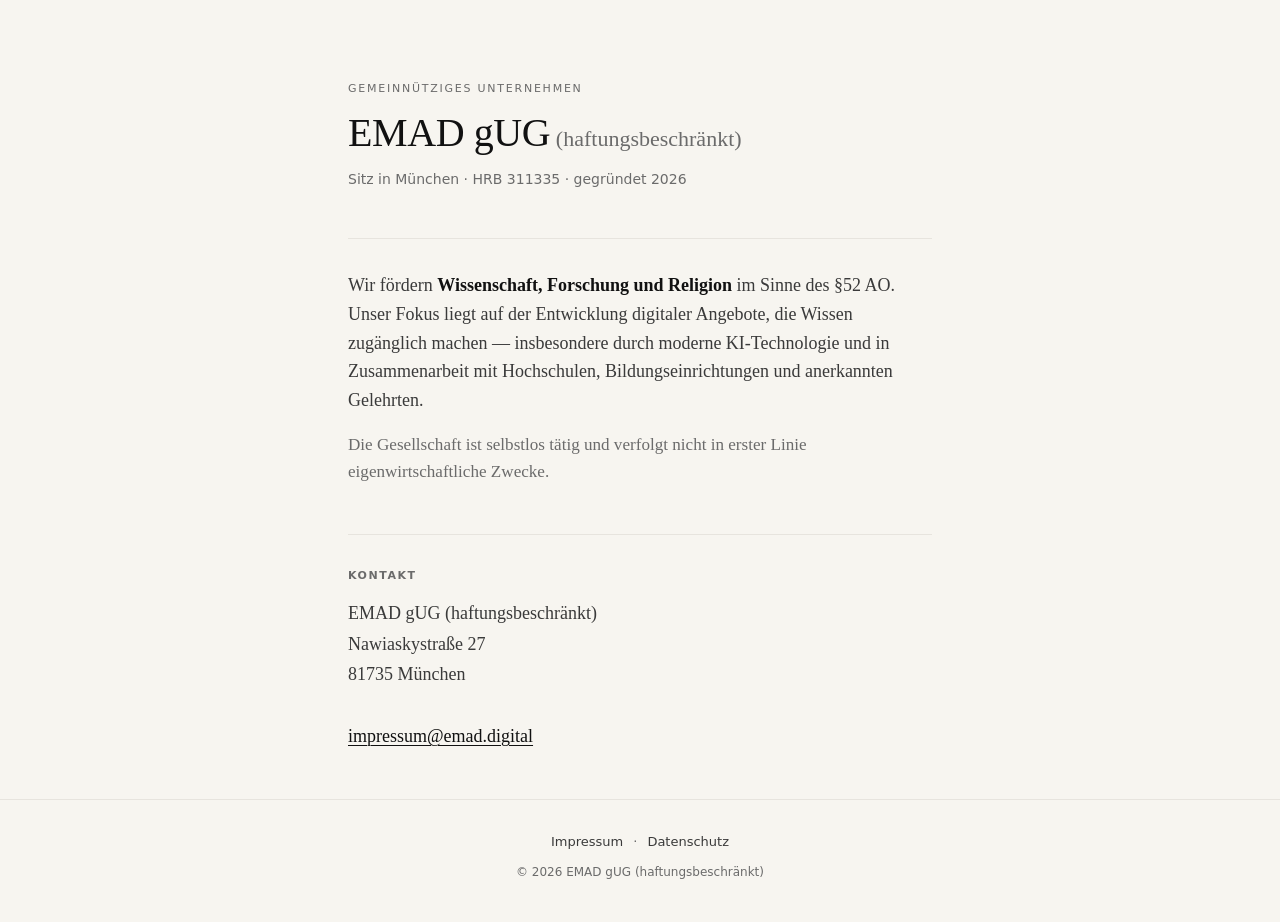
==== index.html @ 41e4146d "Initial commit: EMAD gUG Landingpage + Impressum + Datenschutz - Static HTML/CSS (3 Seiten + favicon" ====
<!doctype html>
<html lang="de">
	<head>
		<meta charset="utf-8" />
		<meta name="viewport" content="width=device-width, initial-scale=1" />
		<title>EMAD gUG (haftungsbeschränkt)</title>
		<meta
			name="description"
			content="EMAD gUG (haftungsbeschränkt) — gemeinnütziges Unternehmen mit Sitz in München. Förderung von Wissenschaft, Forschung und Religion im Sinne des §52 AO."
		/>
		<meta name="robots" content="index, follow" />
		<link rel="icon" href="/favicon.svg" type="image/svg+xml" />
		<link rel="canonical" href="https://emad.digital/" />
		<link rel="stylesheet" href="/style.css" />
	</head>
	<body>
		<main class="wrap">
			<header class="hero">
				<p class="eyebrow">gemeinnütziges Unternehmen</p>
				<h1>EMAD gUG<span class="subtle"> (haftungsbeschränkt)</span></h1>
				<p class="tagline">Sitz in München · HRB 311335 · gegründet 2026</p>
			</header>

			<section class="intro">
				<p>
					Wir fördern <strong>Wissenschaft, Forschung und Religion</strong> im Sinne
					des §52 AO. Unser Fokus liegt auf der Entwicklung digitaler Angebote, die
					Wissen zugänglich machen — insbesondere durch moderne KI-Technologie und in
					Zusammenarbeit mit Hochschulen, Bildungseinrichtungen und anerkannten
					Gelehrten.
				</p>
				<p class="muted">
					Die Gesellschaft ist selbstlos tätig und verfolgt nicht in erster Linie
					eigenwirtschaftliche Zwecke.
				</p>
			</section>

			<section class="contact">
				<h2>Kontakt</h2>
				<address>
					EMAD gUG (haftungsbeschränkt)<br />
					Nawiaskystraße 27<br />
					81735 München<br />
					<br />
					<a href="mailto:impressum@emad.digital">impressum@emad.digital</a>
				</address>
			</section>
		</main>

		<footer class="foot">
			<nav>
				<a href="/impressum.html">Impressum</a>
				<span aria-hidden="true">·</span>
				<a href="/datenschutz.html">Datenschutz</a>
			</nav>
			<p class="copy">© <span id="y"></span> EMAD gUG (haftungsbeschränkt)</p>
		</footer>

		<script>
			document.getElementById('y').textContent = new Date().getFullYear();
		</script>
		<!-- Cloudflare Web Analytics (cookie-frei, DSGVO-konform) -->
		<script defer src="https://static.cloudflareinsights.com/beacon.min.js" data-cf-beacon='{"token":"REPLACE_BEACON_TOKEN"}'></script>
	</body>
</html>
---- style.css ----
:root {
	--ink: #111111;
	--ink-soft: #3a3a3a;
	--muted: #6b6b6b;
	--line: #e7e4de;
	--paper: #f7f5f0;
	--accent: #1a1a1a;
	--max: 640px;
	--serif: 'Iowan Old Style', 'Palatino Linotype', 'Book Antiqua', 'Georgia', serif;
	--sans:
		system-ui, -apple-system, 'Segoe UI', Roboto, 'Helvetica Neue', Arial,
		sans-serif;
}

@media (prefers-color-scheme: dark) {
	:root {
		--ink: #f2ede4;
		--ink-soft: #c8c2b5;
		--muted: #8a8477;
		--line: #2a2825;
		--paper: #15140f;
		--accent: #f2ede4;
	}
}

* {
	box-sizing: border-box;
}

html {
	-webkit-text-size-adjust: 100%;
	text-size-adjust: 100%;
}

body {
	margin: 0;
	font-family: var(--serif);
	font-size: 18px;
	line-height: 1.6;
	color: var(--ink);
	background: var(--paper);
	min-height: 100vh;
	display: flex;
	flex-direction: column;
	-webkit-font-smoothing: antialiased;
	-moz-osx-font-smoothing: grayscale;
}

.wrap {
	width: 100%;
	max-width: var(--max);
	margin: 0 auto;
	padding: 80px 28px 48px;
	flex: 1;
}

.eyebrow {
	font-family: var(--sans);
	text-transform: uppercase;
	letter-spacing: 0.16em;
	font-size: 11px;
	font-weight: 500;
	color: var(--muted);
	margin: 0 0 12px;
}

.hero h1 {
	font-weight: 500;
	font-size: 40px;
	line-height: 1.15;
	margin: 0 0 12px;
	letter-spacing: -0.01em;
}

.hero h1 .subtle {
	color: var(--muted);
	font-weight: 400;
	font-size: 22px;
	letter-spacing: 0;
}

.hero .tagline {
	font-family: var(--sans);
	color: var(--muted);
	font-size: 14px;
	margin: 0 0 48px;
}

.intro {
	border-top: 1px solid var(--line);
	padding-top: 32px;
	margin-bottom: 48px;
}

.intro p {
	margin: 0 0 16px;
	color: var(--ink-soft);
}

.intro p:last-child {
	margin-bottom: 0;
}

.intro strong {
	color: var(--ink);
	font-weight: 600;
}

.muted {
	color: var(--muted) !important;
	font-size: 0.95em;
}

.contact {
	border-top: 1px solid var(--line);
	padding-top: 32px;
}

.contact h2 {
	font-family: var(--sans);
	text-transform: uppercase;
	letter-spacing: 0.14em;
	font-size: 11px;
	font-weight: 600;
	color: var(--muted);
	margin: 0 0 14px;
}

address {
	font-style: normal;
	color: var(--ink-soft);
	line-height: 1.7;
}

a {
	color: var(--ink);
	text-decoration: underline;
	text-decoration-thickness: 1px;
	text-underline-offset: 3px;
	transition: opacity 0.15s ease;
}

a:hover {
	opacity: 0.65;
}

/* Legal pages */
.legal h1 {
	font-weight: 500;
	font-size: 32px;
	line-height: 1.2;
	margin: 0 0 8px;
	letter-spacing: -0.01em;
}

.legal .eyebrow {
	margin-bottom: 40px;
}

.legal section {
	border-top: 1px solid var(--line);
	padding-top: 28px;
	margin-top: 28px;
}

.legal section:first-of-type {
	border-top: none;
	padding-top: 0;
	margin-top: 0;
}

.legal h2 {
	font-family: var(--sans);
	font-size: 13px;
	font-weight: 600;
	text-transform: uppercase;
	letter-spacing: 0.12em;
	color: var(--muted);
	margin: 0 0 14px;
}

.legal p,
.legal ul {
	color: var(--ink-soft);
	margin: 0 0 14px;
}

.legal p:last-child,
.legal ul:last-child {
	margin-bottom: 0;
}

.legal ul {
	padding-left: 20px;
}

.legal ul li {
	margin-bottom: 4px;
}

.back {
	font-family: var(--sans);
	font-size: 14px;
	margin: 0 0 32px;
}

.back a {
	color: var(--muted);
	text-decoration: none;
}

.back a:hover {
	color: var(--ink);
}

/* Footer */
.foot {
	border-top: 1px solid var(--line);
	padding: 32px 28px 40px;
	text-align: center;
	font-family: var(--sans);
	color: var(--muted);
	font-size: 13px;
}

.foot nav {
	display: flex;
	gap: 10px;
	justify-content: center;
	align-items: center;
	margin-bottom: 10px;
}

.foot nav a {
	color: var(--ink-soft);
	text-decoration: none;
	font-weight: 500;
}

.foot nav a:hover {
	color: var(--ink);
	text-decoration: underline;
}

.foot nav a[aria-current='page'] {
	color: var(--ink);
}

.foot nav span {
	color: var(--muted);
}

.foot .copy {
	margin: 0;
	font-size: 12px;
}

@media (max-width: 520px) {
	.wrap {
		padding: 48px 22px 32px;
	}
	body {
		font-size: 17px;
	}
	.hero h1 {
		font-size: 32px;
	}
	.hero h1 .subtle {
		font-size: 18px;
	}
	.legal h1 {
		font-size: 26px;
	}
}
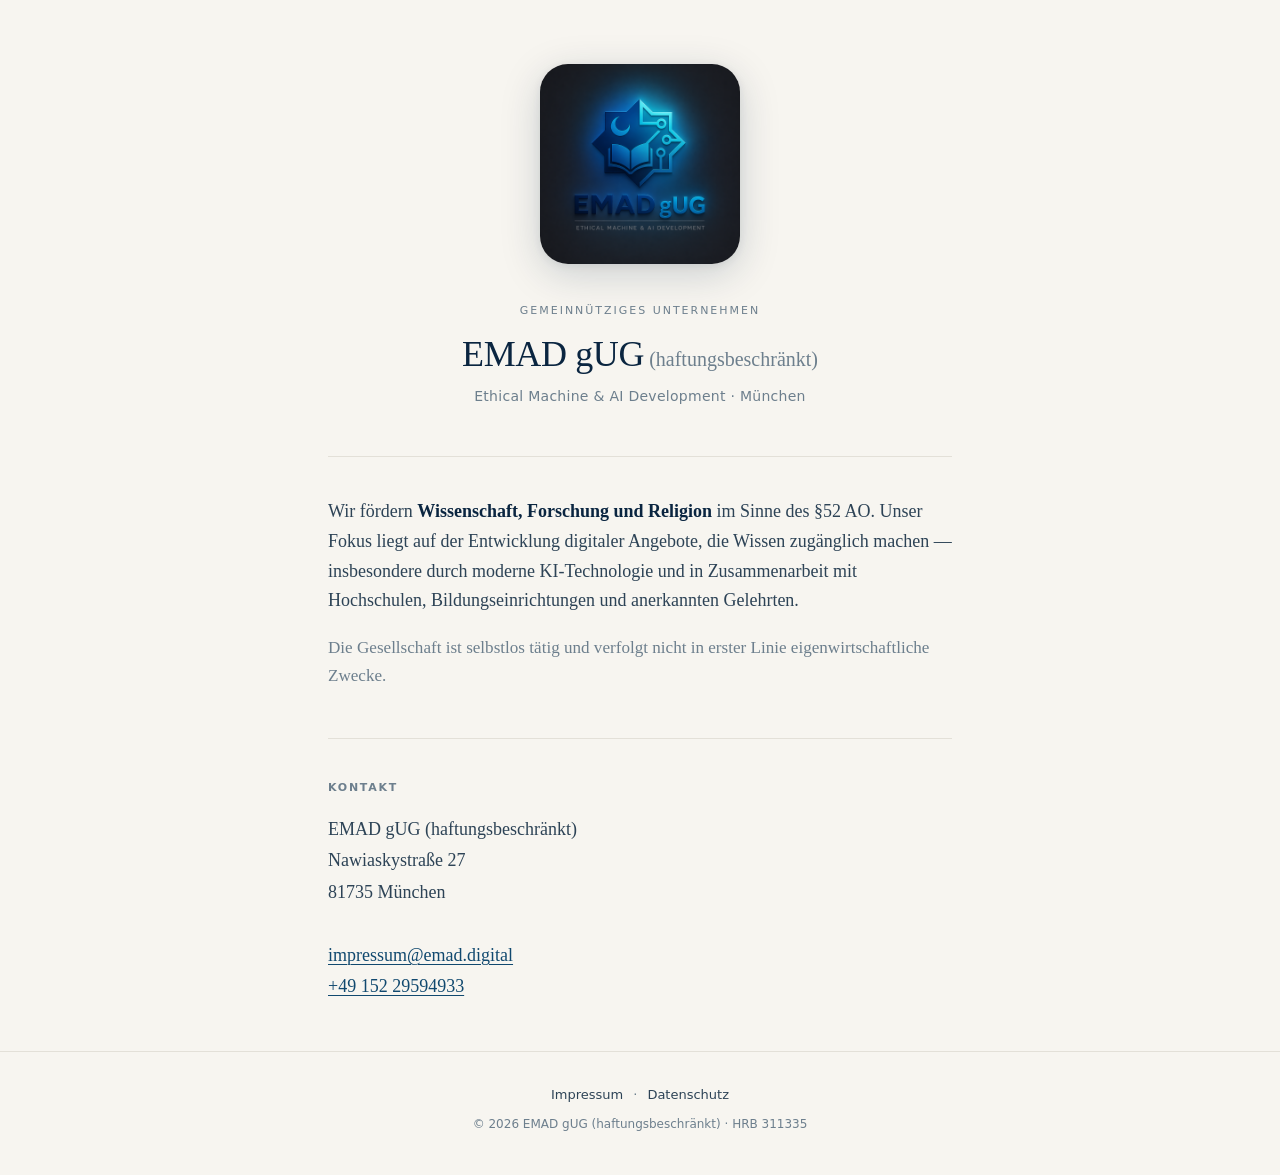
==== commit f1740ab5: "Logo-Branding: EMAD-Stern im Hero, Akzentfarbe Navy, CNAME für Custom Domain - emad-logo.png (900x90" ====
--- a/index.html
+++ b/index.html
@@ -3,22 +3,39 @@
 	<head>
 		<meta charset="utf-8" />
 		<meta name="viewport" content="width=device-width, initial-scale=1" />
-		<title>EMAD gUG (haftungsbeschränkt)</title>
+		<title>EMAD gUG (haftungsbeschränkt) — Ethical Machine & AI Development</title>
 		<meta
 			name="description"
-			content="EMAD gUG (haftungsbeschränkt) — gemeinnütziges Unternehmen mit Sitz in München. Förderung von Wissenschaft, Forschung und Religion im Sinne des §52 AO."
+			content="EMAD gUG (haftungsbeschränkt) — gemeinnütziges Unternehmen mit Sitz in München. Ethical Machine & AI Development. Förderung von Wissenschaft, Forschung und Religion im Sinne des §52 AO."
 		/>
 		<meta name="robots" content="index, follow" />
-		<link rel="icon" href="/favicon.svg" type="image/svg+xml" />
+		<meta property="og:type" content="website" />
+		<meta property="og:title" content="EMAD gUG (haftungsbeschränkt)" />
+		<meta
+			property="og:description"
+			content="Gemeinnütziges Unternehmen mit Sitz in München. Ethical Machine & AI Development."
+		/>
+		<meta property="og:image" content="https://emad.digital/emad-logo.png" />
+		<meta property="og:url" content="https://emad.digital/" />
+		<link rel="icon" href="/favicon-32.png" type="image/png" sizes="32x32" />
+		<link rel="apple-touch-icon" href="/apple-touch-icon.png" />
 		<link rel="canonical" href="https://emad.digital/" />
 		<link rel="stylesheet" href="/style.css" />
 	</head>
 	<body>
 		<main class="wrap">
 			<header class="hero">
-				<p class="eyebrow">gemeinnütziges Unternehmen</p>
+				<div class="logo">
+					<img
+						src="/emad-logo.png"
+						alt="EMAD gUG — Ethical Machine & AI Development Logo"
+						width="200"
+						height="200"
+					/>
+				</div>
+				<p class="eyebrow">Gemeinnütziges Unternehmen</p>
 				<h1>EMAD gUG<span class="subtle"> (haftungsbeschränkt)</span></h1>
-				<p class="tagline">Sitz in München · HRB 311335 · gegründet 2026</p>
+				<p class="tagline">Ethical Machine &amp; AI Development · München</p>
 			</header>
 
 			<section class="intro">
@@ -42,7 +59,8 @@
 					Nawiaskystraße 27<br />
 					81735 München<br />
 					<br />
-					<a href="mailto:impressum@emad.digital">impressum@emad.digital</a>
+					<a href="mailto:impressum@emad.digital">impressum@emad.digital</a><br />
+					<a href="tel:+4915229594933">+49 152 29594933</a>
 				</address>
 			</section>
 		</main>
@@ -53,13 +71,13 @@
 				<span aria-hidden="true">·</span>
 				<a href="/datenschutz.html">Datenschutz</a>
 			</nav>
-			<p class="copy">© <span id="y"></span> EMAD gUG (haftungsbeschränkt)</p>
+			<p class="copy">© <span id="y"></span> EMAD gUG (haftungsbeschränkt) · HRB 311335</p>
 		</footer>
 
 		<script>
 			document.getElementById('y').textContent = new Date().getFullYear();
 		</script>
-		<!-- Cloudflare Web Analytics (cookie-frei, DSGVO-konform) -->
+		<!-- Cloudflare Web Analytics (cookie-frei, DSGVO-konform). Beacon-Token wird nach Cloudflare-Pages-Setup eingesetzt. -->
 		<script defer src="https://static.cloudflareinsights.com/beacon.min.js" data-cf-beacon='{"token":"REPLACE_BEACON_TOKEN"}'></script>
 	</body>
 </html>
--- a/style.css
+++ b/style.css
@@ -1,11 +1,12 @@
 :root {
-	--ink: #111111;
-	--ink-soft: #3a3a3a;
-	--muted: #6b6b6b;
-	--line: #e7e4de;
+	--ink: #0a2540;
+	--ink-soft: #2d4356;
+	--muted: #6d7f8d;
+	--line: #e3e0d8;
 	--paper: #f7f5f0;
-	--accent: #1a1a1a;
-	--max: 640px;
+	--accent: #11496f;
+	--accent-hover: #0a2540;
+	--max: 680px;
 	--serif: 'Iowan Old Style', 'Palatino Linotype', 'Book Antiqua', 'Georgia', serif;
 	--sans:
 		system-ui, -apple-system, 'Segoe UI', Roboto, 'Helvetica Neue', Arial,
@@ -14,12 +15,13 @@
 
 @media (prefers-color-scheme: dark) {
 	:root {
-		--ink: #f2ede4;
-		--ink-soft: #c8c2b5;
-		--muted: #8a8477;
-		--line: #2a2825;
-		--paper: #15140f;
-		--accent: #f2ede4;
+		--ink: #e4e1d8;
+		--ink-soft: #c0bdb3;
+		--muted: #7d8a96;
+		--line: #1f2a36;
+		--paper: #0a121b;
+		--accent: #5cb8d4;
+		--accent-hover: #1cadd2;
 	}
 }
 
@@ -36,7 +38,7 @@
 	margin: 0;
 	font-family: var(--serif);
 	font-size: 18px;
-	line-height: 1.6;
+	line-height: 1.65;
 	color: var(--ink);
 	background: var(--paper);
 	min-height: 100vh;
@@ -50,98 +52,129 @@
 	width: 100%;
 	max-width: var(--max);
 	margin: 0 auto;
-	padding: 80px 28px 48px;
+	padding: 64px 28px 48px;
 	flex: 1;
 }
 
 .eyebrow {
+	font-family: var(--sans);
+	text-transform: uppercase;
+	letter-spacing: 0.18em;
+	font-size: 11px;
+	font-weight: 500;
+	color: var(--muted);
+	margin: 0 0 14px;
+}
+
+/* Hero */
+.hero {
+	text-align: center;
+	margin-bottom: 48px;
+}
+
+.hero .logo {
+	width: 200px;
+	height: 200px;
+	display: inline-block;
+	margin: 0 auto 28px;
+	border-radius: 28px;
+	overflow: hidden;
+	box-shadow:
+		0 10px 40px rgba(10, 37, 64, 0.18),
+		0 2px 8px rgba(10, 37, 64, 0.08);
+}
+
+.hero .logo img {
+	width: 100%;
+	height: 100%;
+	object-fit: cover;
+	display: block;
+}
+
+.hero h1 {
+	font-weight: 500;
+	font-size: 36px;
+	line-height: 1.15;
+	margin: 0 0 10px;
+	letter-spacing: -0.01em;
+	color: var(--ink);
+}
+
+.hero h1 .subtle {
+	color: var(--muted);
+	font-weight: 400;
+	font-size: 20px;
+	letter-spacing: 0;
+}
+
+.hero .tagline {
+	font-family: var(--sans);
+	color: var(--muted);
+	font-size: 14px;
+	margin: 0;
+	letter-spacing: 0.02em;
+}
+
+/* Intro text */
+.intro {
+	border-top: 1px solid var(--line);
+	padding-top: 40px;
+	margin-bottom: 48px;
+}
+
+.intro p {
+	margin: 0 0 18px;
+	color: var(--ink-soft);
+}
+
+.intro p:last-child {
+	margin-bottom: 0;
+}
+
+.intro strong {
+	color: var(--ink);
+	font-weight: 600;
+}
+
+.muted {
+	color: var(--muted) !important;
+	font-size: 0.95em;
+}
+
+/* Contact */
+.contact {
+	border-top: 1px solid var(--line);
+	padding-top: 40px;
+}
+
+.contact h2,
+.legal section h2 {
 	font-family: var(--sans);
 	text-transform: uppercase;
 	letter-spacing: 0.16em;
 	font-size: 11px;
-	font-weight: 500;
-	color: var(--muted);
-	margin: 0 0 12px;
-}
-
-.hero h1 {
-	font-weight: 500;
-	font-size: 40px;
-	line-height: 1.15;
-	margin: 0 0 12px;
-	letter-spacing: -0.01em;
-}
-
-.hero h1 .subtle {
-	color: var(--muted);
-	font-weight: 400;
-	font-size: 22px;
-	letter-spacing: 0;
-}
-
-.hero .tagline {
-	font-family: var(--sans);
-	color: var(--muted);
-	font-size: 14px;
-	margin: 0 0 48px;
-}
-
-.intro {
-	border-top: 1px solid var(--line);
-	padding-top: 32px;
-	margin-bottom: 48px;
-}
-
-.intro p {
+	font-weight: 600;
+	color: var(--muted);
 	margin: 0 0 16px;
-	color: var(--ink-soft);
-}
-
-.intro p:last-child {
-	margin-bottom: 0;
-}
-
-.intro strong {
-	color: var(--ink);
-	font-weight: 600;
-}
-
-.muted {
-	color: var(--muted) !important;
-	font-size: 0.95em;
-}
-
-.contact {
-	border-top: 1px solid var(--line);
-	padding-top: 32px;
-}
-
-.contact h2 {
-	font-family: var(--sans);
-	text-transform: uppercase;
-	letter-spacing: 0.14em;
-	font-size: 11px;
-	font-weight: 600;
-	color: var(--muted);
-	margin: 0 0 14px;
 }
 
 address {
 	font-style: normal;
 	color: var(--ink-soft);
-	line-height: 1.7;
-}
-
+	line-height: 1.75;
+}
+
+/* Links */
 a {
-	color: var(--ink);
+	color: var(--accent);
 	text-decoration: underline;
 	text-decoration-thickness: 1px;
 	text-underline-offset: 3px;
-	transition: opacity 0.15s ease;
+	transition: color 0.15s ease;
 }
 
 a:hover {
-	opacity: 0.65;
+	color: var(--accent-hover);
 }
 
 /* Legal pages */
@@ -169,16 +202,6 @@
 	margin-top: 0;
 }
 
-.legal h2 {
-	font-family: var(--sans);
-	font-size: 13px;
-	font-weight: 600;
-	text-transform: uppercase;
-	letter-spacing: 0.12em;
-	color: var(--muted);
-	margin: 0 0 14px;
-}
-
 .legal p,
 .legal ul {
 	color: var(--ink-soft);
@@ -238,7 +261,7 @@
 }
 
 .foot nav a:hover {
-	color: var(--ink);
+	color: var(--accent);
 	text-decoration: underline;
 }
 
@@ -257,16 +280,21 @@
 
 @media (max-width: 520px) {
 	.wrap {
-		padding: 48px 22px 32px;
+		padding: 40px 22px 32px;
 	}
 	body {
 		font-size: 17px;
 	}
+	.hero .logo {
+		width: 160px;
+		height: 160px;
+		border-radius: 22px;
+	}
 	.hero h1 {
-		font-size: 32px;
+		font-size: 28px;
 	}
 	.hero h1 .subtle {
-		font-size: 18px;
+		font-size: 16px;
 	}
 	.legal h1 {
 		font-size: 26px;
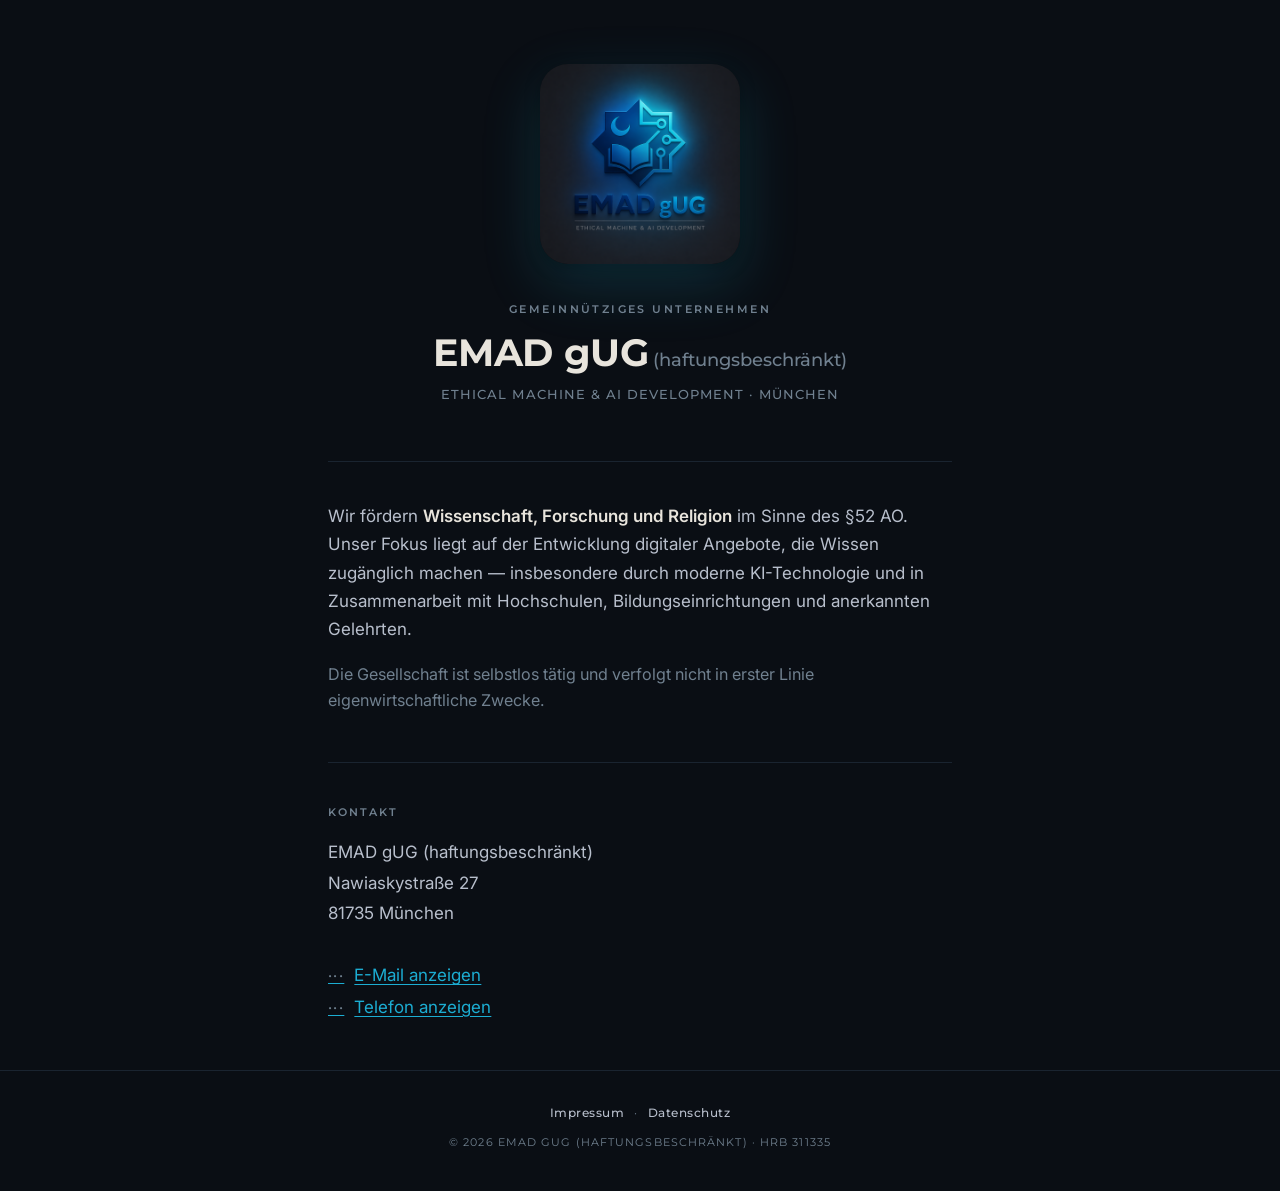
==== commit 528132b0: "Dark-Theme + Montserrat + Scraper-Schutz für Kontakt - Hintergrund auf Logo-Farbe (#0a0e14) umgestel" ====
--- a/index.html
+++ b/index.html
@@ -20,6 +20,9 @@
 		<link rel="icon" href="/favicon-32.png" type="image/png" sizes="32x32" />
 		<link rel="apple-touch-icon" href="/apple-touch-icon.png" />
 		<link rel="canonical" href="https://emad.digital/" />
+				<link rel="preconnect" href="https://fonts.googleapis.com" />
+		<link rel="preconnect" href="https://fonts.gstatic.com" crossorigin />
+		<link href="https://fonts.googleapis.com/css2?family=Inter:wght@400;500;600;700&family=Montserrat:wght@500;600;700;800&display=swap" rel="stylesheet" />
 		<link rel="stylesheet" href="/style.css" />
 	</head>
 	<body>
@@ -59,8 +62,24 @@
 					Nawiaskystraße 27<br />
 					81735 München<br />
 					<br />
-					<a href="mailto:impressum@emad.digital">impressum@emad.digital</a><br />
-					<a href="tel:+4915229594933">+49 152 29594933</a>
+					<button
+						type="button"
+						class="reveal"
+						data-type="mail"
+						data-u="aW1wcmVzc3VtQGVtYWQuZGlnaXRhbA=="
+						aria-label="E-Mail-Adresse anzeigen"
+					>
+						E-Mail anzeigen
+					</button><br />
+					<button
+						type="button"
+						class="reveal"
+						data-type="tel"
+						data-u="KzQ5IDE1MiAyOTU5NDkzMw=="
+						aria-label="Telefonnummer anzeigen"
+					>
+						Telefon anzeigen
+					</button>
 				</address>
 			</section>
 		</main>
@@ -77,6 +96,7 @@
 		<script>
 			document.getElementById('y').textContent = new Date().getFullYear();
 		</script>
+		<script src="/obf.js" defer></script>
 		<!-- Cloudflare Web Analytics (cookie-frei, DSGVO-konform). Beacon-Token wird nach Cloudflare-Pages-Setup eingesetzt. -->
 		<script defer src="https://static.cloudflareinsights.com/beacon.min.js" data-cf-beacon='{"token":"REPLACE_BEACON_TOKEN"}'></script>
 	</body>
--- a/style.css
+++ b/style.css
@@ -1,28 +1,18 @@
 :root {
-	--ink: #0a2540;
-	--ink-soft: #2d4356;
-	--muted: #6d7f8d;
-	--line: #e3e0d8;
-	--paper: #f7f5f0;
-	--accent: #11496f;
-	--accent-hover: #0a2540;
+	--ink: #e8e4dc;
+	--ink-soft: #b8bfcc;
+	--muted: #70808f;
+	--line: #1a2430;
+	--paper: #0a0e14;
+	--card: #11182a;
+	--accent: #1cadd2;
+	--accent-hover: #5cd4ea;
 	--max: 680px;
-	--serif: 'Iowan Old Style', 'Palatino Linotype', 'Book Antiqua', 'Georgia', serif;
-	--sans:
-		system-ui, -apple-system, 'Segoe UI', Roboto, 'Helvetica Neue', Arial,
-		sans-serif;
-}
-
-@media (prefers-color-scheme: dark) {
-	:root {
-		--ink: #e4e1d8;
-		--ink-soft: #c0bdb3;
-		--muted: #7d8a96;
-		--line: #1f2a36;
-		--paper: #0a121b;
-		--accent: #5cb8d4;
-		--accent-hover: #1cadd2;
-	}
+	--display:
+		'Montserrat', -apple-system, 'Segoe UI', system-ui, sans-serif;
+	--body:
+		'Inter', -apple-system, 'Segoe UI', system-ui, sans-serif;
+	--sans: var(--body);
 }
 
 * {
@@ -36,8 +26,8 @@
 
 body {
 	margin: 0;
-	font-family: var(--serif);
-	font-size: 18px;
+	font-family: var(--body);
+	font-size: 17px;
 	line-height: 1.65;
 	color: var(--ink);
 	background: var(--paper);
@@ -57,11 +47,11 @@
 }
 
 .eyebrow {
-	font-family: var(--sans);
-	text-transform: uppercase;
-	letter-spacing: 0.18em;
+	font-family: var(--display);
+	text-transform: uppercase;
+	letter-spacing: 0.22em;
 	font-size: 11px;
-	font-weight: 500;
+	font-weight: 600;
 	color: var(--muted);
 	margin: 0 0 14px;
 }
@@ -69,7 +59,7 @@
 /* Hero */
 .hero {
 	text-align: center;
-	margin-bottom: 48px;
+	margin-bottom: 56px;
 }
 
 .hero .logo {
@@ -80,8 +70,8 @@
 	border-radius: 28px;
 	overflow: hidden;
 	box-shadow:
-		0 10px 40px rgba(10, 37, 64, 0.18),
-		0 2px 8px rgba(10, 37, 64, 0.08);
+		0 20px 60px rgba(28, 173, 210, 0.2),
+		0 4px 14px rgba(0, 0, 0, 0.5);
 }
 
 .hero .logo img {
@@ -92,9 +82,10 @@
 }
 
 .hero h1 {
-	font-weight: 500;
-	font-size: 36px;
-	line-height: 1.15;
+	font-family: var(--display);
+	font-weight: 700;
+	font-size: 38px;
+	line-height: 1.1;
 	margin: 0 0 10px;
 	letter-spacing: -0.01em;
 	color: var(--ink);
@@ -102,17 +93,19 @@
 
 .hero h1 .subtle {
 	color: var(--muted);
-	font-weight: 400;
-	font-size: 20px;
+	font-weight: 500;
+	font-size: 18px;
 	letter-spacing: 0;
 }
 
 .hero .tagline {
-	font-family: var(--sans);
-	color: var(--muted);
-	font-size: 14px;
+	font-family: var(--display);
+	color: var(--muted);
+	font-size: 13px;
+	font-weight: 500;
 	margin: 0;
-	letter-spacing: 0.02em;
+	letter-spacing: 0.08em;
+	text-transform: uppercase;
 }
 
 /* Intro text */
@@ -149,9 +142,9 @@
 
 .contact h2,
 .legal section h2 {
-	font-family: var(--sans);
-	text-transform: uppercase;
-	letter-spacing: 0.16em;
+	font-family: var(--display);
+	text-transform: uppercase;
+	letter-spacing: 0.18em;
 	font-size: 11px;
 	font-weight: 600;
 	color: var(--muted);
@@ -161,7 +154,7 @@
 address {
 	font-style: normal;
 	color: var(--ink-soft);
-	line-height: 1.75;
+	line-height: 1.8;
 }
 
 /* Links */
@@ -177,13 +170,52 @@
 	color: var(--accent-hover);
 }
 
+/* Click-to-reveal contact (scraper protection) */
+.reveal {
+	display: inline-flex;
+	align-items: center;
+	gap: 6px;
+	color: var(--accent);
+	text-decoration: underline;
+	text-decoration-thickness: 1px;
+	text-underline-offset: 3px;
+	cursor: pointer;
+	user-select: none;
+	background: none;
+	border: none;
+	padding: 0;
+	font: inherit;
+	transition: color 0.15s ease;
+}
+
+.reveal::before {
+	content: '•••';
+	font-family: var(--display);
+	letter-spacing: 0.1em;
+	font-size: 0.85em;
+	color: var(--muted);
+	margin-right: 4px;
+}
+
+.reveal:hover {
+	color: var(--accent-hover);
+}
+
+.reveal:focus-visible {
+	outline: 2px solid var(--accent);
+	outline-offset: 3px;
+	border-radius: 2px;
+}
+
 /* Legal pages */
 .legal h1 {
-	font-weight: 500;
+	font-family: var(--display);
+	font-weight: 700;
 	font-size: 32px;
 	line-height: 1.2;
 	margin: 0 0 8px;
 	letter-spacing: -0.01em;
+	color: var(--ink);
 }
 
 .legal .eyebrow {
@@ -222,9 +254,12 @@
 }
 
 .back {
-	font-family: var(--sans);
-	font-size: 14px;
+	font-family: var(--display);
+	font-size: 13px;
+	font-weight: 500;
 	margin: 0 0 32px;
+	text-transform: uppercase;
+	letter-spacing: 0.08em;
 }
 
 .back a {
@@ -241,9 +276,10 @@
 	border-top: 1px solid var(--line);
 	padding: 32px 28px 40px;
 	text-align: center;
-	font-family: var(--sans);
-	color: var(--muted);
-	font-size: 13px;
+	font-family: var(--display);
+	color: var(--muted);
+	font-size: 12px;
+	letter-spacing: 0.04em;
 }
 
 .foot nav {
@@ -275,7 +311,9 @@
 
 .foot .copy {
 	margin: 0;
-	font-size: 12px;
+	font-size: 11px;
+	text-transform: uppercase;
+	letter-spacing: 0.1em;
 }
 
 @media (max-width: 520px) {
@@ -283,7 +321,7 @@
 		padding: 40px 22px 32px;
 	}
 	body {
-		font-size: 17px;
+		font-size: 16px;
 	}
 	.hero .logo {
 		width: 160px;
@@ -294,7 +332,7 @@
 		font-size: 28px;
 	}
 	.hero h1 .subtle {
-		font-size: 16px;
+		font-size: 15px;
 	}
 	.legal h1 {
 		font-size: 26px;
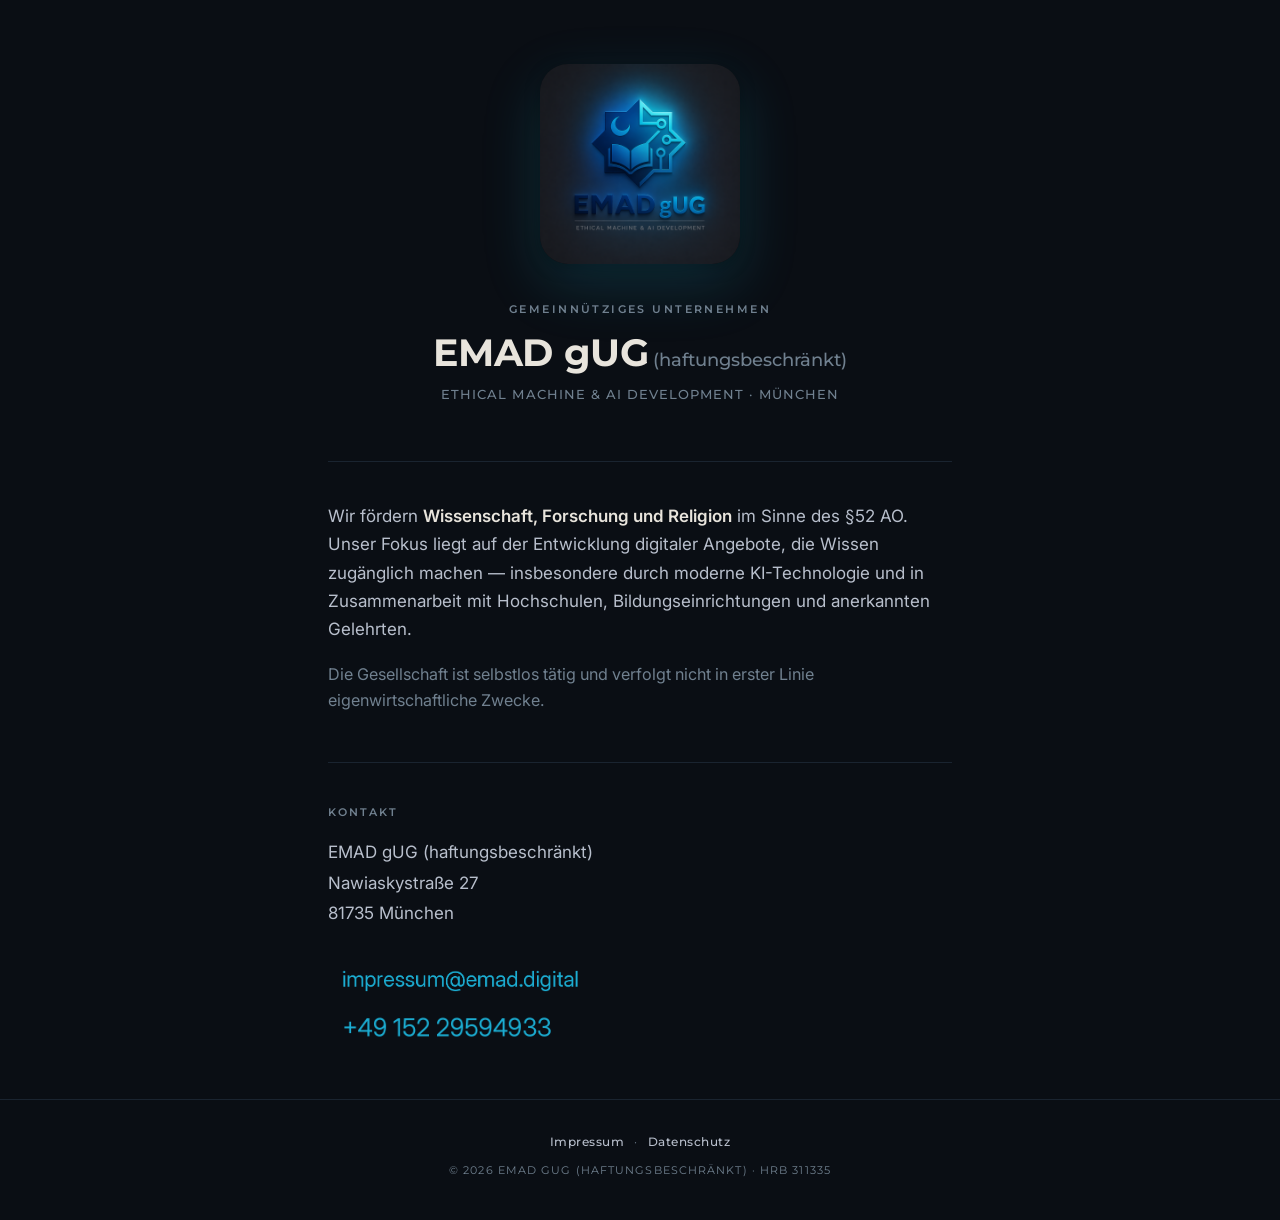
==== commit 7bb9954a: "Kontakt als PNG-Bilder rendern (OCR-Schutz) + Click-to-Copy + Toast - mail.png + tel.png via Pillow+" ====
--- a/index.html
+++ b/index.html
@@ -64,21 +64,23 @@
 					<br />
 					<button
 						type="button"
-						class="reveal"
+						class="reveal reveal--img"
 						data-type="mail"
 						data-u="aW1wcmVzc3VtQGVtYWQuZGlnaXRhbA=="
-						aria-label="E-Mail-Adresse anzeigen"
+						aria-label="E-Mail-Adresse kopieren"
+						title="Klicken zum Kopieren"
 					>
-						E-Mail anzeigen
+						<img src="/mail.png" alt="E-Mail" />
 					</button><br />
 					<button
 						type="button"
-						class="reveal"
+						class="reveal reveal--img"
 						data-type="tel"
 						data-u="KzQ5IDE1MiAyOTU5NDkzMw=="
-						aria-label="Telefonnummer anzeigen"
+						aria-label="Telefonnummer kopieren"
+						title="Klicken zum Kopieren"
 					>
-						Telefon anzeigen
+						<img src="/tel.png" alt="Telefon" />
 					</button>
 				</address>
 			</section>
--- a/style.css
+++ b/style.css
@@ -170,41 +170,74 @@
 	color: var(--accent-hover);
 }
 
-/* Click-to-reveal contact (scraper protection) */
+/* Click-to-copy contact (scraper protection; rendered as image) */
 .reveal {
-	display: inline-flex;
-	align-items: center;
-	gap: 6px;
-	color: var(--accent);
-	text-decoration: underline;
-	text-decoration-thickness: 1px;
-	text-underline-offset: 3px;
+	display: inline-block;
 	cursor: pointer;
 	user-select: none;
 	background: none;
 	border: none;
-	padding: 0;
-	font: inherit;
-	transition: color 0.15s ease;
-}
-
-.reveal::before {
-	content: '•••';
-	font-family: var(--display);
-	letter-spacing: 0.1em;
-	font-size: 0.85em;
-	color: var(--muted);
-	margin-right: 4px;
+	padding: 6px 10px;
+	margin: 2px 0;
+	border-radius: 8px;
+	transition: background 0.15s ease, transform 0.15s ease;
 }
 
 .reveal:hover {
-	color: var(--accent-hover);
+	background: rgba(28, 173, 210, 0.08);
+}
+
+.reveal:active {
+	transform: scale(0.98);
 }
 
 .reveal:focus-visible {
 	outline: 2px solid var(--accent);
-	outline-offset: 3px;
-	border-radius: 2px;
+	outline-offset: 2px;
+}
+
+.reveal--img img {
+	display: block;
+	height: 28px;
+	width: auto;
+	user-select: none;
+	pointer-events: none;
+}
+
+@media (prefers-reduced-motion: reduce) {
+	.reveal {
+		transition: none;
+	}
+}
+
+/* Toast feedback on copy */
+.toast {
+	position: fixed;
+	left: 50%;
+	bottom: 32px;
+	transform: translate(-50%, 12px);
+	background: var(--card);
+	color: var(--ink);
+	border: 1px solid var(--line);
+	border-radius: 12px;
+	padding: 10px 18px;
+	font-family: var(--display);
+	font-size: 13px;
+	font-weight: 500;
+	letter-spacing: 0.02em;
+	box-shadow:
+		0 20px 40px rgba(0, 0, 0, 0.5),
+		0 0 0 1px rgba(28, 173, 210, 0.15);
+	opacity: 0;
+	transition: opacity 0.2s ease, transform 0.2s ease;
+	pointer-events: none;
+	z-index: 10;
+	max-width: 90vw;
+}
+
+.toast--in {
+	opacity: 1;
+	transform: translate(-50%, 0);
 }
 
 /* Legal pages */
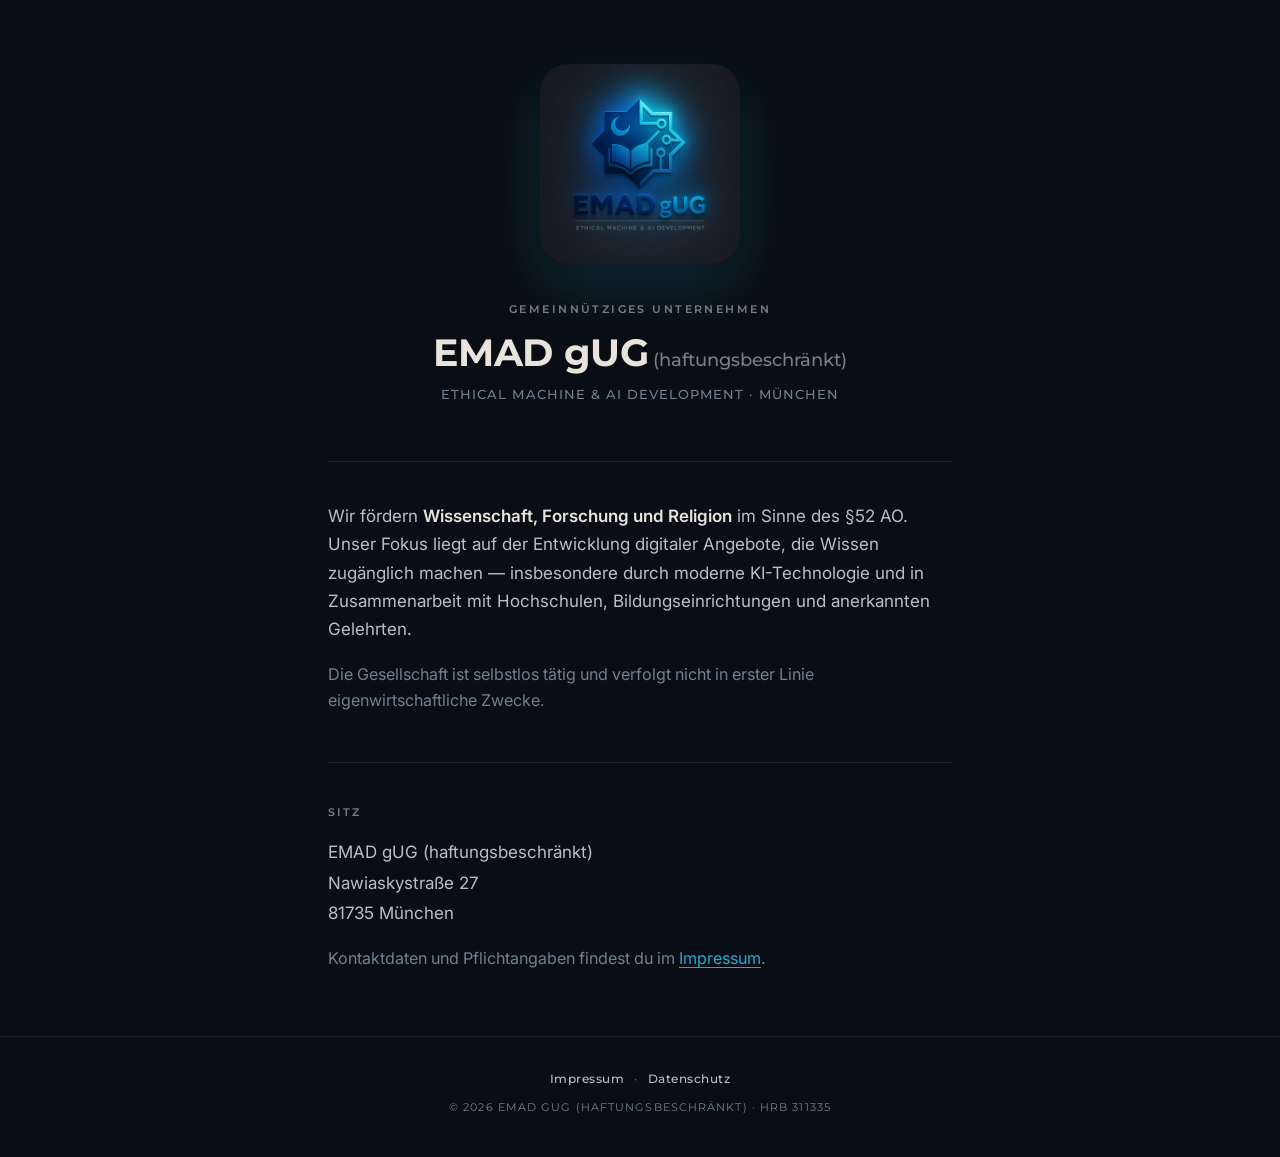
==== commit 7a16dc12: "Homepage: Kontakt entfernt, nur Firmensitz + Verweis aufs Impressum - E-Mail + Telefon nur noch auf " ====
--- a/index.html
+++ b/index.html
@@ -56,33 +56,16 @@
 			</section>
 
 			<section class="contact">
-				<h2>Kontakt</h2>
+				<h2>Sitz</h2>
 				<address>
 					EMAD gUG (haftungsbeschränkt)<br />
 					Nawiaskystraße 27<br />
-					81735 München<br />
-					<br />
-					<button
-						type="button"
-						class="reveal reveal--img"
-						data-type="mail"
-						data-u="aW1wcmVzc3VtQGVtYWQuZGlnaXRhbA=="
-						aria-label="E-Mail-Adresse kopieren"
-						title="Klicken zum Kopieren"
-					>
-						<img src="/mail.png" alt="E-Mail" />
-					</button><br />
-					<button
-						type="button"
-						class="reveal reveal--img"
-						data-type="tel"
-						data-u="KzQ5IDE1MiAyOTU5NDkzMw=="
-						aria-label="Telefonnummer kopieren"
-						title="Klicken zum Kopieren"
-					>
-						<img src="/tel.png" alt="Telefon" />
-					</button>
+					81735 München
 				</address>
+				<p class="muted" style="margin-top: 16px;">
+					Kontaktdaten und Pflichtangaben findest du im
+					<a href="/impressum.html">Impressum</a>.
+				</p>
 			</section>
 		</main>
 
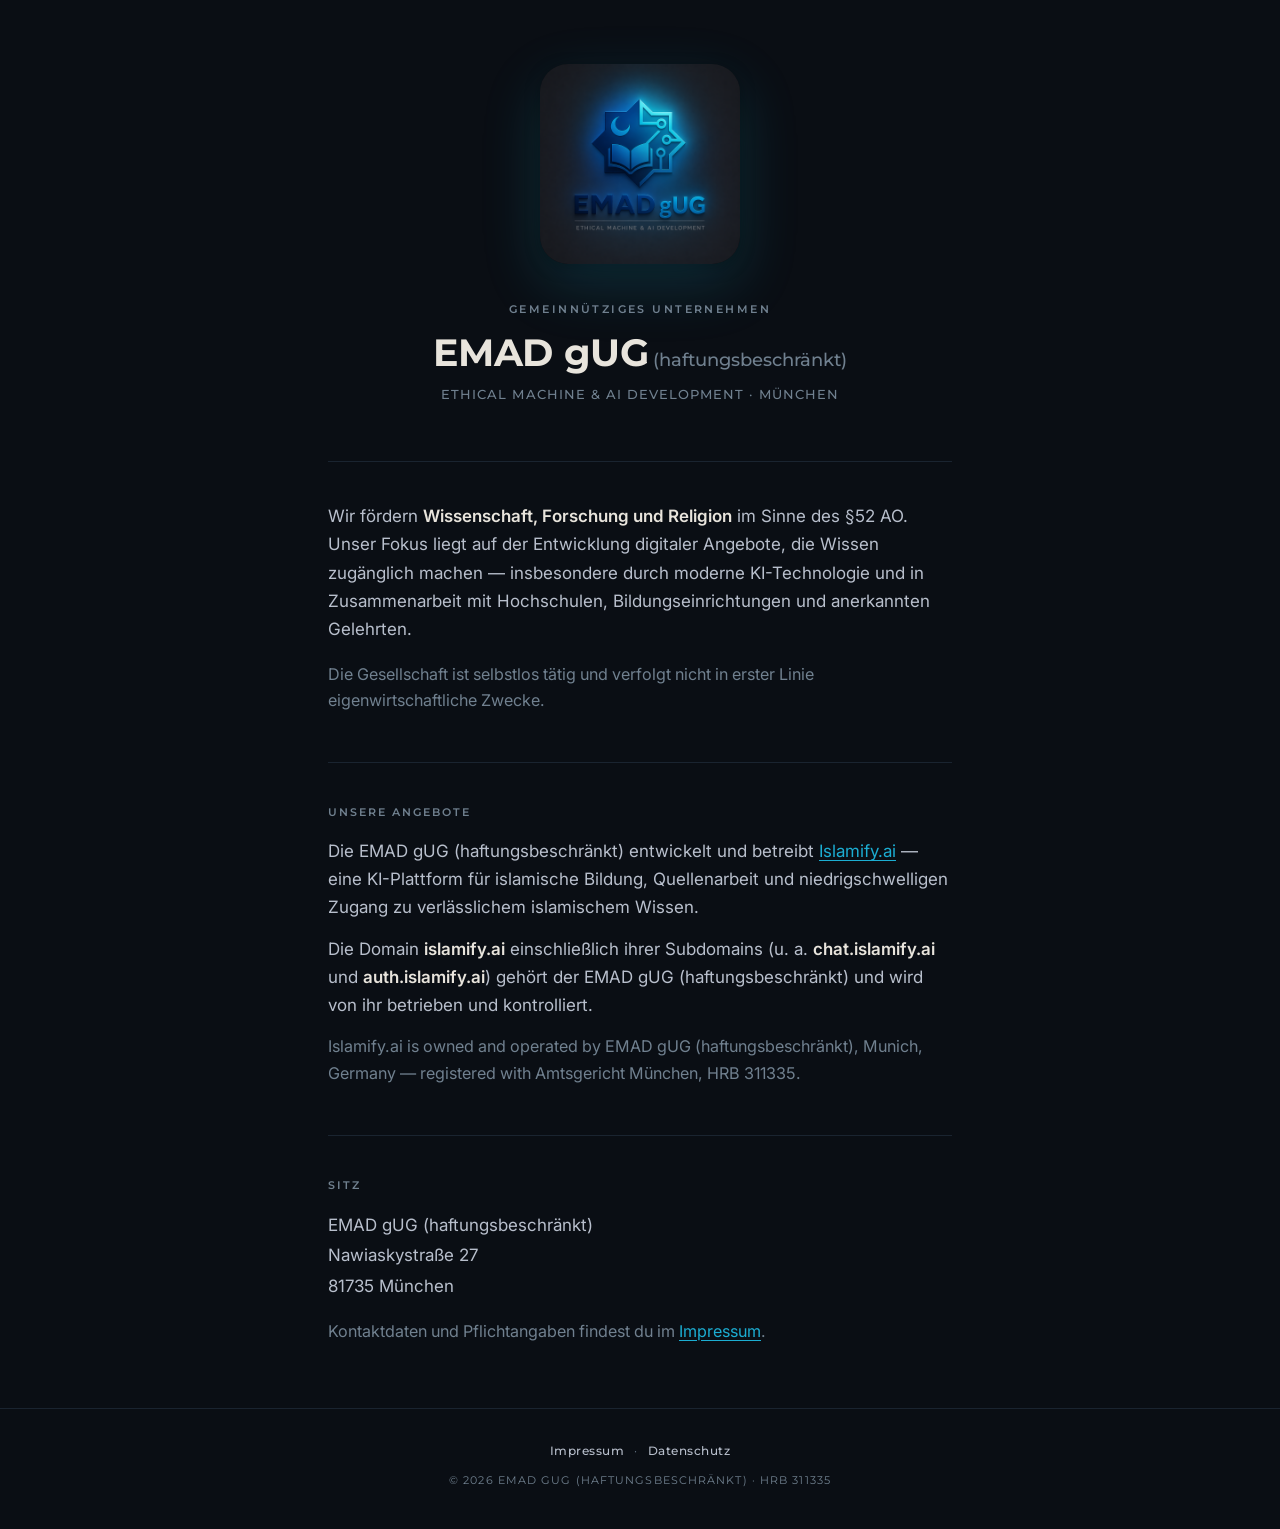
==== commit 91c04a1d: "Add Islamify.ai ownership notice for Google for Nonprofits domain verification - New 'Unsere Angebot" ====
--- a/index.html
+++ b/index.html
@@ -16,11 +16,70 @@
 			content="Gemeinnütziges Unternehmen mit Sitz in München. Ethical Machine & AI Development."
 		/>
 		<meta property="og:image" content="https://emad.digital/emad-logo.png" />
+		<meta property="og:image:alt" content="EMAD gUG Logo — Ethical Machine & AI Development" />
 		<meta property="og:url" content="https://emad.digital/" />
+		<meta property="og:site_name" content="EMAD gUG" />
+		<meta property="og:locale" content="de_DE" />
+		<meta name="twitter:card" content="summary_large_image" />
+		<meta name="twitter:title" content="EMAD gUG (haftungsbeschränkt)" />
+		<meta
+			name="twitter:description"
+			content="Gemeinnütziges Unternehmen mit Sitz in München. Ethical Machine & AI Development."
+		/>
+		<meta name="twitter:image" content="https://emad.digital/emad-logo.png" />
+		<meta name="author" content="EMAD gUG (haftungsbeschränkt)" />
+		<meta name="theme-color" content="#0a0e14" />
 		<link rel="icon" href="/favicon-32.png" type="image/png" sizes="32x32" />
 		<link rel="apple-touch-icon" href="/apple-touch-icon.png" />
 		<link rel="canonical" href="https://emad.digital/" />
-				<link rel="preconnect" href="https://fonts.googleapis.com" />
+		<script type="application/ld+json">
+			{
+				"@context": "https://schema.org",
+				"@type": "Organization",
+				"@id": "https://emad.digital/#org",
+				"name": "EMAD gUG (haftungsbeschränkt)",
+				"alternateName": ["EMAD gUG", "EMAD"],
+				"legalName": "EMAD gUG (haftungsbeschränkt)",
+				"url": "https://emad.digital",
+				"logo": "https://emad.digital/emad-logo.png",
+				"image": "https://emad.digital/emad-logo.png",
+				"description": "Gemeinnütziges Unternehmen mit Sitz in München. Förderung von Wissenschaft, Forschung und Religion im Sinne des §52 AO.",
+				"slogan": "Ethical Machine & AI Development",
+				"brand": {
+					"@type": "Brand",
+					"name": "Islamify.ai",
+					"url": "https://islamify.ai"
+				},
+				"foundingDate": "2026-01-12",
+				"nonprofitStatus": "Nonprofit501c3",
+				"areaServed": "DE",
+				"address": {
+					"@type": "PostalAddress",
+					"streetAddress": "Nawiaskystraße 27",
+					"postalCode": "81735",
+					"addressLocality": "München",
+					"addressRegion": "Bayern",
+					"addressCountry": "DE"
+				},
+				"identifier": [
+					{
+						"@type": "PropertyValue",
+						"propertyID": "HRB",
+						"value": "311335",
+						"name": "Handelsregisternummer",
+						"additionalType": "Amtsgericht München"
+					}
+				],
+				"knowsAbout": [
+					"Künstliche Intelligenz",
+					"Sprachmodelle",
+					"Wissenschaft und Forschung",
+					"Digitale Bildung",
+					"Religionswissenschaft"
+				]
+			}
+		</script>
+		<link rel="preconnect" href="https://fonts.googleapis.com" />
 		<link rel="preconnect" href="https://fonts.gstatic.com" crossorigin />
 		<link href="https://fonts.googleapis.com/css2?family=Inter:wght@400;500;600;700&family=Montserrat:wght@500;600;700;800&display=swap" rel="stylesheet" />
 		<link rel="stylesheet" href="/style.css" />
@@ -55,6 +114,26 @@
 				</p>
 			</section>
 
+			<section class="projects">
+				<h2>Unsere Angebote</h2>
+				<p>
+					Die EMAD gUG (haftungsbeschränkt) entwickelt und betreibt
+					<a href="https://islamify.ai">Islamify.ai</a> — eine KI-Plattform für
+					islamische Bildung, Quellenarbeit und niedrigschwelligen Zugang zu
+					verlässlichem islamischem Wissen.
+				</p>
+				<p>
+					Die Domain <strong>islamify.ai</strong> einschließlich ihrer Subdomains
+					(u.&nbsp;a. <strong>chat.islamify.ai</strong> und
+					<strong>auth.islamify.ai</strong>) gehört der EMAD gUG
+					(haftungsbeschränkt) und wird von ihr betrieben und kontrolliert.
+				</p>
+				<p class="muted">
+					Islamify.ai is owned and operated by EMAD gUG (haftungsbeschränkt),
+					Munich, Germany — registered with Amtsgericht München, HRB 311335.
+				</p>
+			</section>
+
 			<section class="contact">
 				<h2>Sitz</h2>
 				<address>
--- a/style.css
+++ b/style.css
@@ -134,6 +134,27 @@
 	font-size: 0.95em;
 }
 
+/* Projects */
+.projects {
+	border-top: 1px solid var(--line);
+	padding-top: 40px;
+	margin-bottom: 48px;
+}
+
+.projects p {
+	margin: 0 0 14px;
+	color: var(--ink-soft);
+}
+
+.projects p:last-child {
+	margin-bottom: 0;
+}
+
+.projects strong {
+	color: var(--ink);
+	font-weight: 600;
+}
+
 /* Contact */
 .contact {
 	border-top: 1px solid var(--line);
@@ -141,6 +162,7 @@
 }
 
 .contact h2,
+.projects h2,
 .legal section h2 {
 	font-family: var(--display);
 	text-transform: uppercase;
